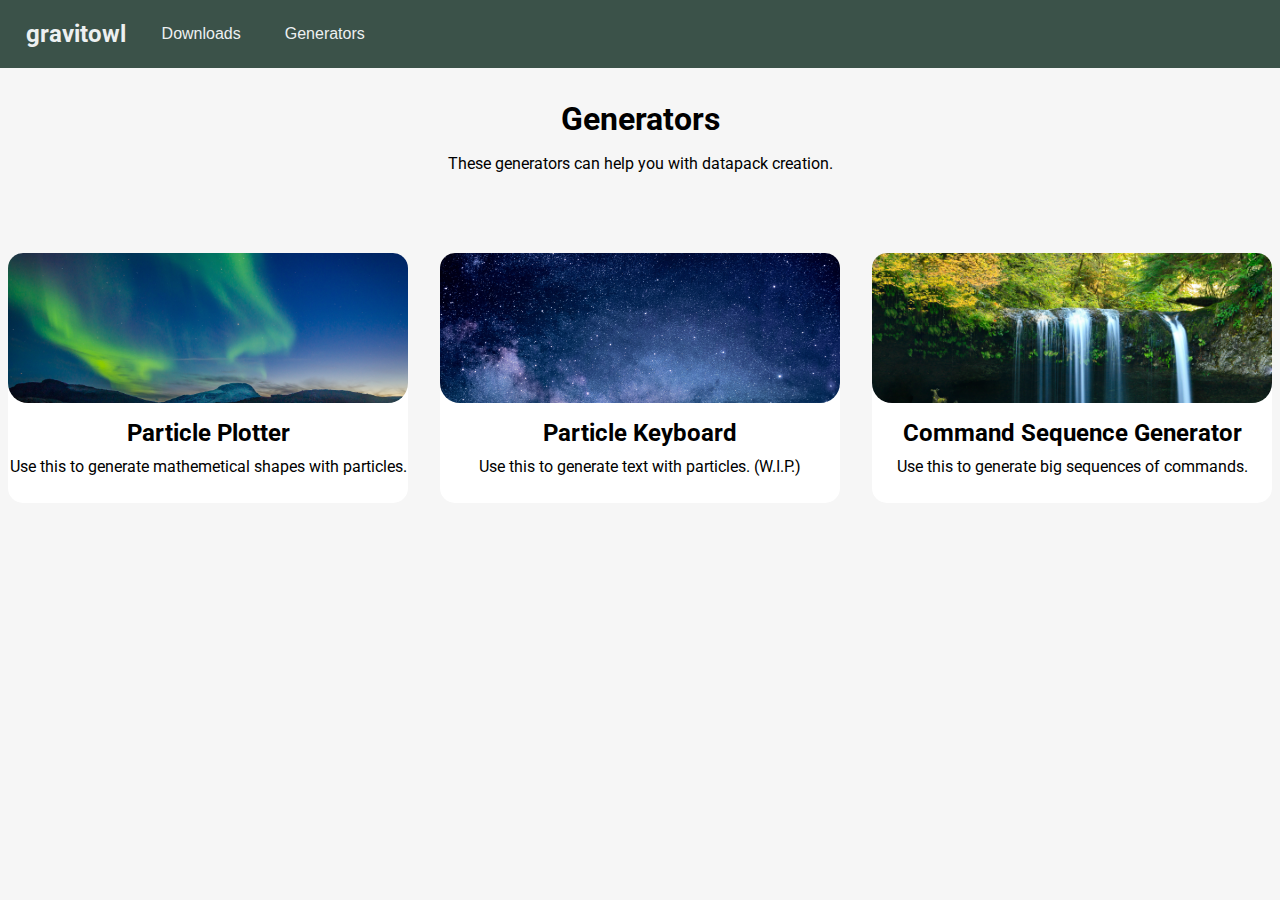
==== generators.html @ 0f56f142 "NEW UI AND MORE!" ====
<!DOCTYPE html>
<html lang="en">
  <head>
    <meta charset="UTF-8" />
    <link href="./css/navbar.css" type="text/css" rel="stylesheet" />
    <link href="./css/generators.css" type="text/css" rel="stylesheet" />
    <meta name="viewport" content="width=device-width, initial-scale=1.0" />
    <title>Gravitowl's Website || Generators</title>
  </head>
  <body>
    <div class="navbar">
      <a href="index.html"><h2>gravitowl</h2></a>
      <ul class="links">
        <li><a href="downloads.html">Downloads</a></li>
        <li><a href="generators.html">Generators</a></li>
      </ul>
    </div>
    <div class="content">
      <h1>Generators</h1>
      <p>These generators can help you with datapack creation.</p>
      <div class="generator-cards">
        <a href="./plotter.html">
          <div class="card">
            <div class="card-image particle-plotter"></div>
            <div class="card-text">
              <h2>Particle Plotter</h2>
              <span
                >Use this to generate mathemetical shapes with particles.</span
              >
            </div>
          </div>
        </a>
        <a href="">
          <div class="card">
            <div class="card-image particle-keyboard"></div>
            <div class="card-text">
              <h2>Particle Keyboard</h2>
              <span>Use this to generate text with particles. (W.I.P.)</span>
            </div>
          </div>
        </a>
        <a href="./sequence.html">
          <div class="card">
            <div class="card-image command-sequence"></div>
            <div class="card-text">
              <h2>Command Sequence Generator</h2>
              <span>Use this to generate big sequences of commands.</span>
            </div>
          </div>
        </a>
      </div>
    </div>
  </body>
</html>
---- css/navbar.css ----
@import url("https://fonts.googleapis.com/css2?family=Roboto:wght@100;300;400&display=swap");
* {
  box-sizing: border-box;
  margin: 0;
  padding: 0;
}
.navbar {
  display: flex;
  justify-content: left;
  align-items: center;
  padding: 20px 2%;
  background-color: #3b5249;
}

.navbar h2 {
  font-family: "Roboto", sans-serif;
  color: #edf0f1;
}

.links {
  list-style: none;
  padding-left: 1rem;
}

.links li {
  display: inline;
  padding: 0px 20px;
}

.links li a {
  transition: all 0.3s ease 0s;
  font-family: sans-serif;
  font-weight: 500;
  font-size: 16px;
  color: #edf0f1;
  text-decoration: none;
}

.links li a:hover {
  color: #519872;
}

a {
  text-decoration: none;
}
---- css/generators.css ----
@import url("https://fonts.googleapis.com/css2?family=Roboto:wght@100;300;400&display=swap");

body {
  background-color: #f6f6f6;
}

.content {
  justify-content: center;
  align-items: center;
  text-align: center;
  margin-top: 2rem;
  font-family: "Roboto", sans-serif;
}

.content p {
  margin-top: 1rem;
}

.generator-cards {
  display: grid;
  grid-template-columns: 400px 400px 400px;
  grid-column-gap: 2rem;

  grid-row-gap: 3rem;
  width: 75%;
  margin: auto;
  margin-top: 5rem;
  justify-content: center;
  align-items: center;
}
.card {
  display: grid;
  grid-template-columns: 400px;
  grid-template-rows: 150px 100px;
  grid-template-areas: "image" "text";
  font-family: "Roboto", sans-serif;
  border-radius: 15px;
  background: white;
  text-align: center;
  transition: 0.5s ease;
}

.card-image {
  grid-area: image;
  border-top-left-radius: 15px;
  border-top-right-radius: 15px;
  border-bottom-left-radius: 20px;
  border-bottom-right-radius: 20px;
}

.card-image.particle-plotter {
  background: url("../images/generators/particle_plotter.jpg");
  background-size: cover;
}

.card-image.particle-keyboard {
  background: url("../images/generators/particle_keyboard.jpg");
  background-size: cover;
}

.card-image.command-sequence {
  background: url("../images/generators/sequence.jpg");
  background-size: cover;
}

.card-text {
  grid-area: text;
  margin-top: 1rem;
  color: black;
}

.card-text h2 {
  margin-bottom: 0.6rem;
}

.card:hover {
  transform: scale(1.01);
  box-shadow: 2px 2px 10px rgba(0, 0, 0, 0.6);
}

.card:hover ~ body {
  background-color: black;
}
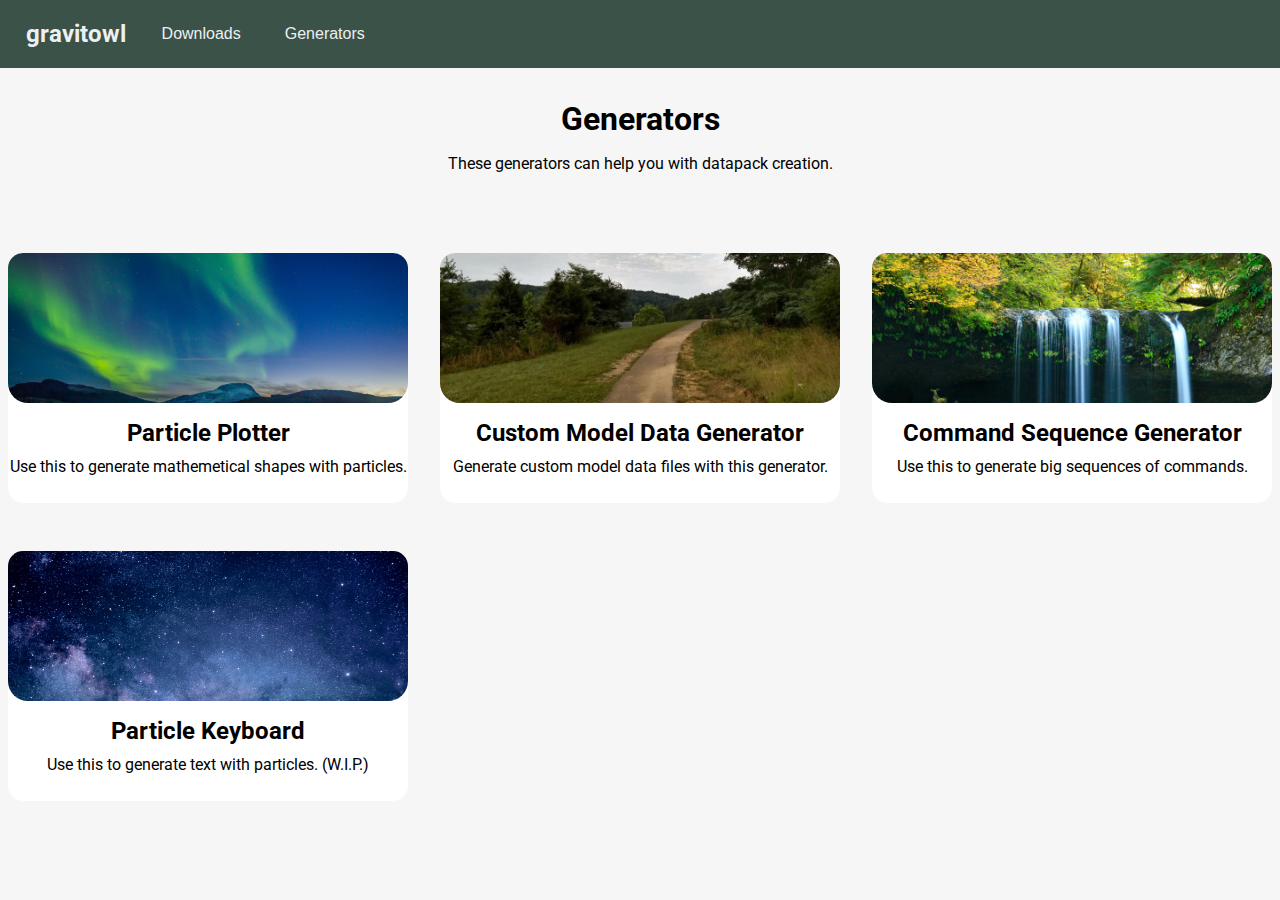
==== commit 98dbca54: "New generator!" ====
--- a/generators.html
+++ b/generators.html
@@ -30,12 +30,12 @@
             </div>
           </div>
         </a>
-        <a href="">
+        <a href="./modeldata.html">
           <div class="card">
-            <div class="card-image particle-keyboard"></div>
+            <div class="card-image custommodeldata-gen"></div>
             <div class="card-text">
-              <h2>Particle Keyboard</h2>
-              <span>Use this to generate text with particles. (W.I.P.)</span>
+              <h2>Custom Model Data Generator</h2>
+              <span>Generate custom model data files with this generator.</span>
             </div>
           </div>
         </a>
@@ -48,6 +48,15 @@
             </div>
           </div>
         </a>
+        <a href="">
+          <div class="card">
+            <div class="card-image particle-keyboard"></div>
+            <div class="card-text">
+              <h2>Particle Keyboard</h2>
+              <span>Use this to generate text with particles. (W.I.P.)</span>
+            </div>
+          </div>
+        </a>
       </div>
     </div>
   </body>
--- a/css/generators.css
+++ b/css/generators.css
@@ -63,6 +63,11 @@
   background-size: cover;
 }
 
+.card-image.custommodeldata-gen {
+  background: url("../images/generators/custommodeldata.jpg");
+  background-size: cover;
+}
+
 .card-text {
   grid-area: text;
   margin-top: 1rem;
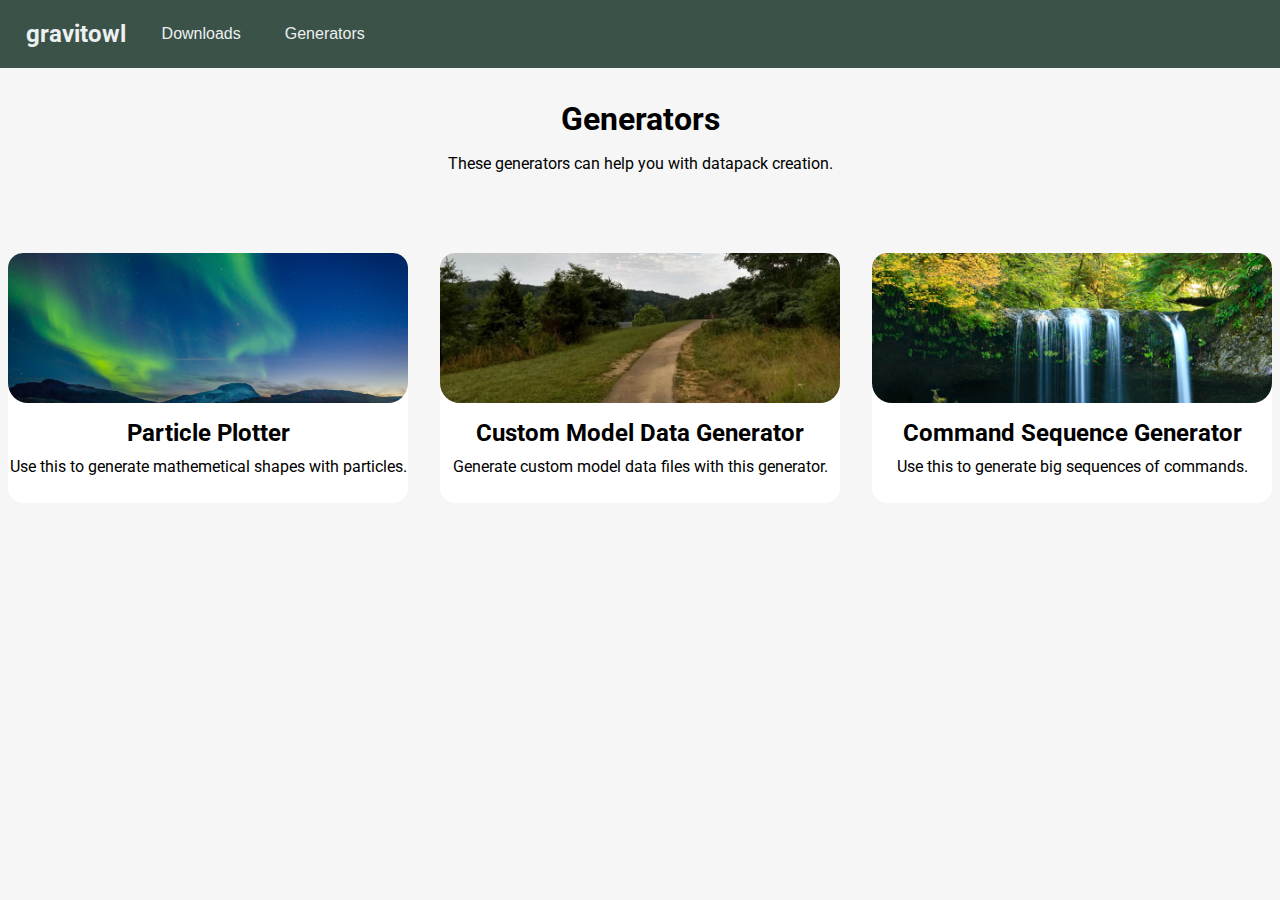
==== commit 9ef7c8d4: "help" ====
--- a/generators.html
+++ b/generators.html
@@ -48,7 +48,7 @@
             </div>
           </div>
         </a>
-        <a href="">
+        <!-- <a href="">
           <div class="card">
             <div class="card-image particle-keyboard"></div>
             <div class="card-text">
@@ -56,7 +56,7 @@
               <span>Use this to generate text with particles. (W.I.P.)</span>
             </div>
           </div>
-        </a>
+        </a> -->
       </div>
     </div>
   </body>
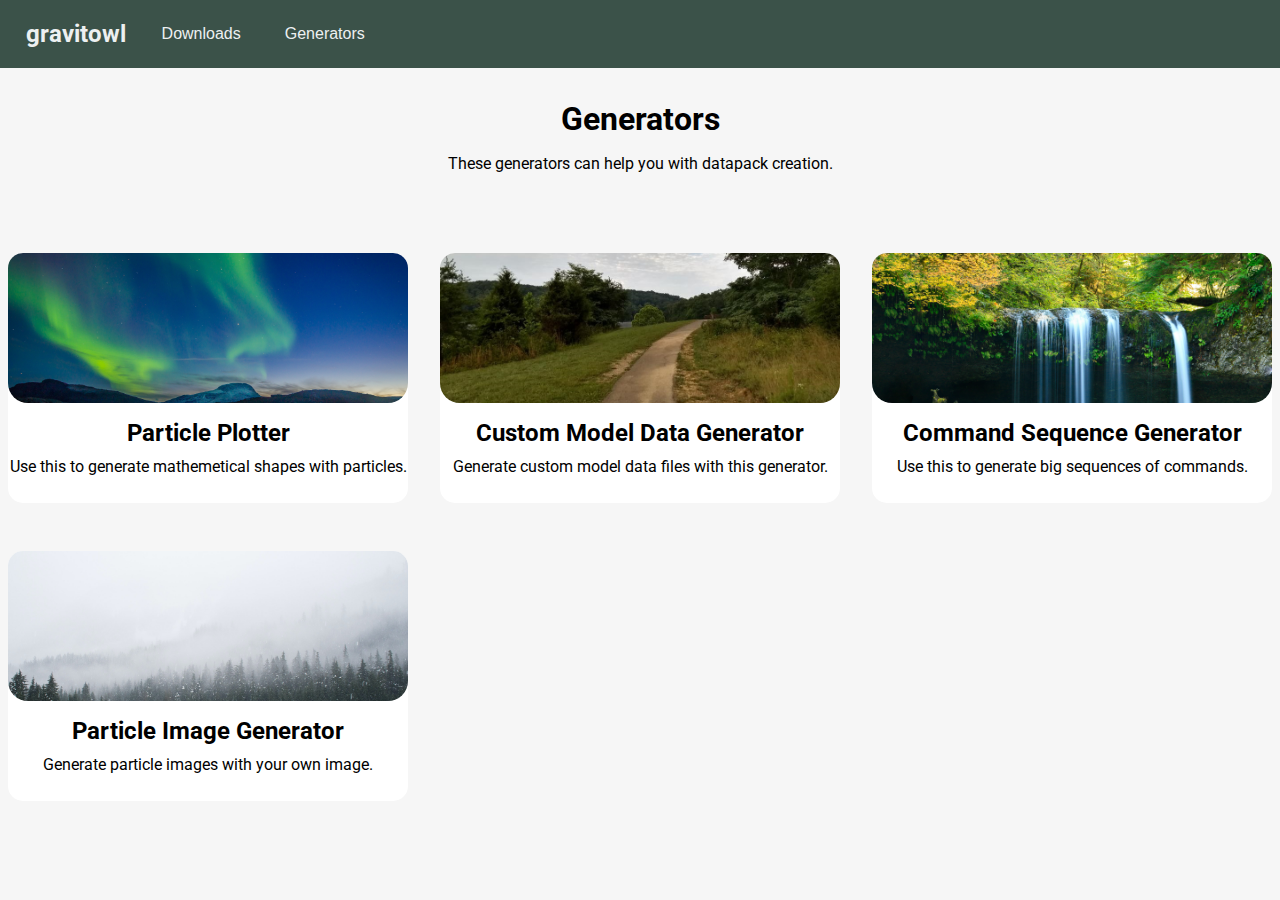
==== commit 3995c703: "Particle Image Generator" ====
--- a/generators.html
+++ b/generators.html
@@ -48,6 +48,15 @@
             </div>
           </div>
         </a>
+        <a href="./particle_image.html">
+          <div class="card">
+            <div class="card-image particle-image"></div>
+            <div class="card-text">
+              <h2>Particle Image Generator</h2>
+              <span>Generate particle images with your own image.</span>
+            </div>
+          </div>
+        </a>
         <!-- <a href="">
           <div class="card">
             <div class="card-image particle-keyboard"></div>
--- a/css/navbar.css
+++ b/css/navbar.css
@@ -37,7 +37,7 @@
 }
 
 .links li a:hover {
-  color: #519872;
+  color: #6f9987;
 }
 
 a {
--- a/css/generators.css
+++ b/css/generators.css
@@ -68,6 +68,11 @@
   background-size: cover;
 }
 
+.card-image.particle-image {
+  background: url("../images/generators/particle_image.jpg");
+  background-size: cover;
+}
+
 .card-text {
   grid-area: text;
   margin-top: 1rem;
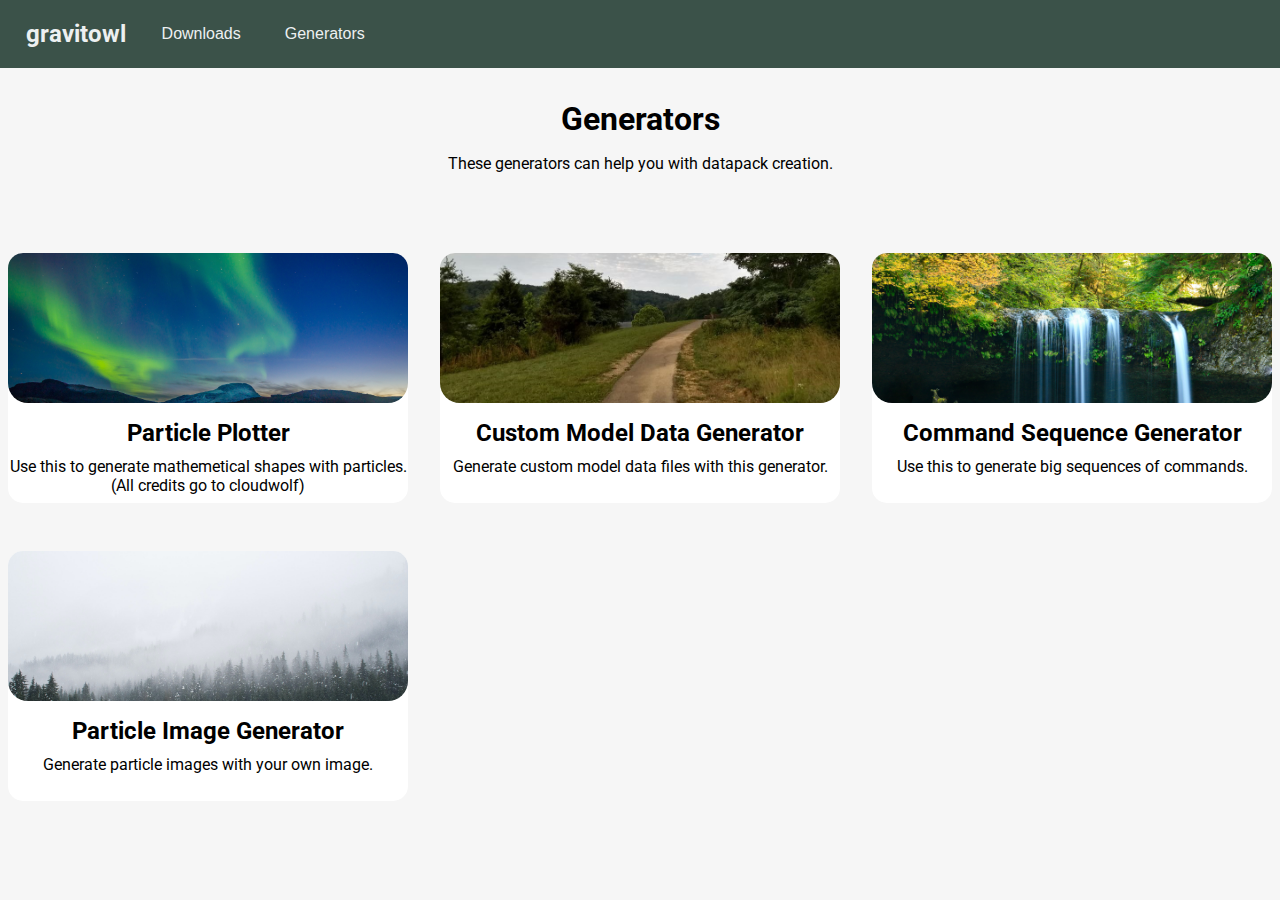
==== commit a9c1382a: ".." ====
--- a/generators.html
+++ b/generators.html
@@ -25,7 +25,7 @@
             <div class="card-text">
               <h2>Particle Plotter</h2>
               <span
-                >Use this to generate mathemetical shapes with particles.</span
+                >Use this to generate mathemetical shapes with particles. (All credits go to cloudwolf)</span
               >
             </div>
           </div>
